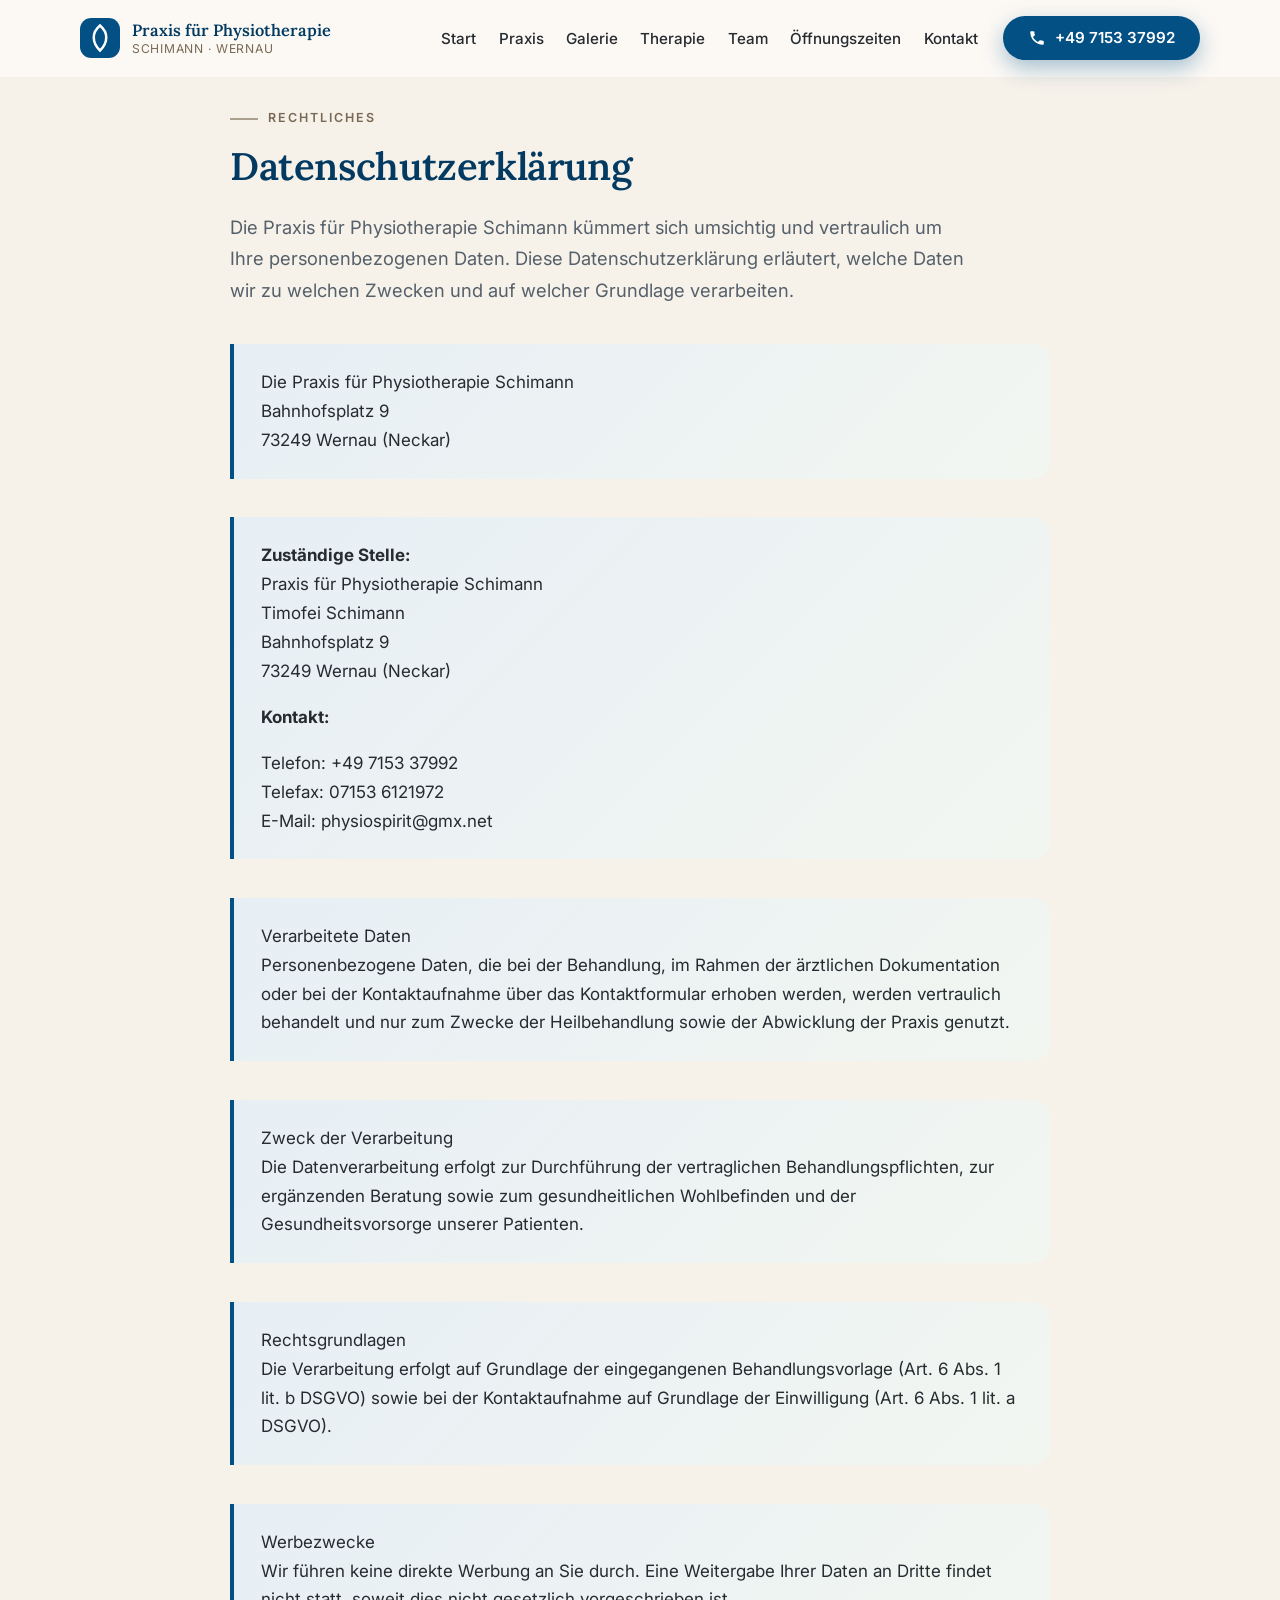
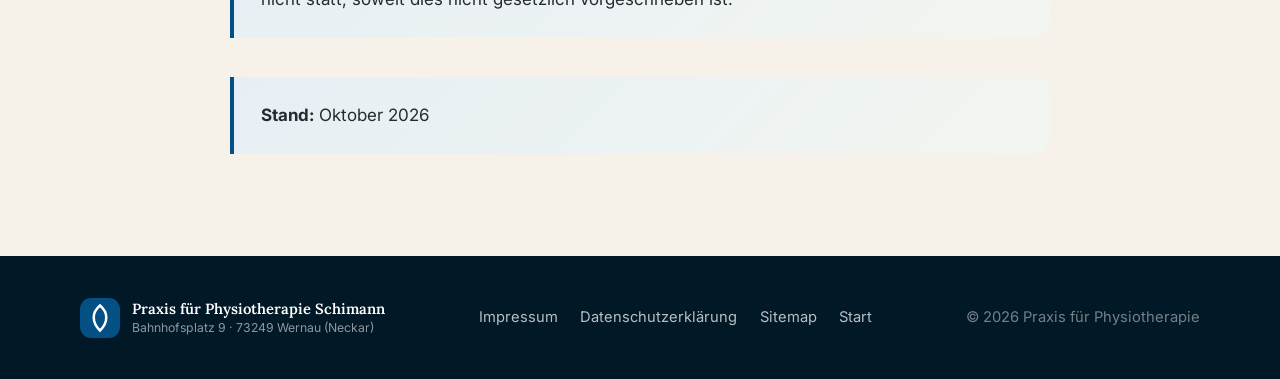
==== datenschutz.html @ 3581ded8 "a" ====
<!DOCTYPE html>
<html lang="de">
<head>
  <meta charset="UTF-8">
  <meta name="viewport" content="width=device-width, initial-scale=1.0">
  <title>Datenschutzerklärung – Praxis für Physiotherapie Schimann, Wernau (Neckar)</title>
  <meta name="description" content="Datenschutzerklärung der Praxis für Physiotherapie Schimann in Wernau (Neckar) – Informationen zu Ihren Daten bei der Praxis.">
  <meta property="og:title" content="Datenschutzerklärung – Praxis für Physiotherapie Schimann, Wernau (Neckar)">
  <link rel="icon" href="data:image/svg+xml,%3Csvg xmlns='http://www.w3.org/2000/svg' viewBox='0 0 32 32'%3E%3Crect width='32' height='32' rx='8' fill='%23035084'/%3E%3Cpath d='M16 6c-3.5 3-5 6-5 9.5S13 23 16 26c3-3 5-6.5 5-10.5S19.5 9 16 6z' fill='none' stroke='%23fff' stroke-width='2' stroke-linecap='round'/%3E%3C/svg%3E">
  <link rel="preconnect" href="https://fonts.googleapis.com">
  <link rel="preconnect" href="https://fonts.gstatic.com" crossorigin>
  <link href="https://fonts.googleapis.com/css2?family=Lora:ital,wght@0,500;0,600;1,500&family=Inter:wght@400;500;600&display=swap" rel="stylesheet">
  <link rel="stylesheet" href="styles.css">
</head>
<body>

  <a class="skip-link" href="#main">Zum Inhalt springen</a>

  <header class="site-header" id="top">
    <div class="container header-inner">
      <a class="brand" href="index.html" aria-label="Praxis für Physiotherapie Schimann – zur Startseite">
        <svg class="brand-mark" viewBox="0 0 32 32" aria-hidden="true">
          <rect width="32" height="32" rx="9" fill="var(--petrol)"/>
          <path d="M16 6c-3.5 3-5 6-5 9.5S13 23 16 26c3-3 5-6.5 5-10.5S19.5 9 16 6z" fill="none" stroke="#fff" stroke-width="2" stroke-linecap="round"/>
        </svg>
        <span class="brand-text">
          <strong>Praxis für Physiotherapie</strong>
          <small>Schimann · Wernau</small>
        </span>
      </a>

      <button class="nav-toggle" aria-expanded="false" aria-controls="site-nav" aria-label="Menü öffnen">
        <span></span><span></span><span></span>
      </button>

      <nav class="site-nav" id="site-nav" aria-label="Hauptnavigation">
        <ul>
          <li><a href="index.html">Start</a></li>
          <li><a href="praxis.html">Praxis</a></li>
          <li><a href="galerie.html">Galerie</a></li>
          <li><a href="therapie.html">Therapie</a></li>
          <li><a href="team.html">Team</a></li>
          <li><a href="oeffnungszeiten.html">Öffnungszeiten</a></li>
          <li><a href="kontakt.html">Kontakt</a></li>
        </ul>
        <a class="btn btn-primary nav-cta" href="tel:+49715337992">
          <svg viewBox="0 0 24 24" aria-hidden="true"><path d="M6.6 10.8c1.4 2.8 3.8 5.1 6.6 6.6l2.2-2.2c.3-.3.7-.4 1-.2 1.2.4 2.4.6 3.6.6.6 0 1 .4 1 1V20c0 .6-.4 1-1 1C10.6 21 3 13.4 3 4c0-.6.4-1 1-1h3.5c.6 0 1 .4 1 1 0 1.3.2 2.5.6 3.6.1.3 0 .7-.2 1l-2.3 2.2z" fill="currentColor"/></svg>
          +49 7153 37992
        </a>
      </nav>
    </div>
  </header>

  <main id="main">

    <section class="section section-alt" id="datenschutz">
      <div class="container narrow">
        <p class="eyebrow reveal">Rechtliches</p>
        <h2 class="reveal">Datenschutzerklärung</h2>
        <p class="lead reveal">
          Die Praxis für Physiotherapie Schimann kümmert sich umsichtig und
          vertraulich um Ihre personenbezogenen Daten. Diese Datenschutzerklärung
          erläutert, welche Daten wir zu welchen Zwecken und auf welcher Grundlage
          verarbeiten.
        </p>

        <div class="callout reveal">
          <p>
            Die Praxis für Physiotherapie Schimann<br>
            Bahnhofsplatz 9<br>
            73249 Wernau (Neckar)
          </p>
        </div>

        <div class="callout reveal">
          <p>
            <strong>Zuständige Stelle:</strong><br>
            Praxis für Physiotherapie Schimann<br>
            Timofei Schimann<br>
            Bahnhofsplatz 9<br>
            73249 Wernau (Neckar)
          </p>
          <p><strong>Kontakt:</strong></p>
          <p>Telefon: +49 7153 37992<br>
          Telefax: 07153 6121972<br>
          E-Mail: physiospirit@gmx.net</p>
        </div>

        <div class="callout reveal">
          <p>
            Verarbeitete Daten<br>
            Personenbezogene Daten, die bei der Behandlung, im Rahmen der
            ärztlichen Dokumentation oder bei der Kontaktaufnahme über
            das Kontaktformular erhoben werden, werden vertraulich behandelt und
            nur zum Zwecke der Heilbehandlung sowie der Abwicklung der Praxis
            genutzt.
          </p>
        </div>

        <div class="callout reveal">
          <p>
            Zweck der Verarbeitung<br>
            Die Datenverarbeitung erfolgt zur Durchführung der vertraglichen
            Behandlungspflichten, zur ergänzenden Beratung sowie zum gesundheitlichen
            Wohlbefinden und der Gesundheitsvorsorge unserer Patienten.
          </p>
        </div>

        <div class="callout reveal">
          <p>
            Rechtsgrundlagen<br>
            Die Verarbeitung erfolgt auf Grundlage der eingegangenen
            Behandlungsvorlage (Art. 6 Abs. 1 lit. b DSGVO) sowie bei der
            Kontaktaufnahme auf Grundlage der Einwilligung (Art. 6 Abs. 1 lit. a
            DSGVO).
          </p>
        </div>

        <div class="callout reveal">
          <p>
            Werbezwecke<br>
            Wir führen keine direkte Werbung an Sie durch. Eine Weitergabe Ihrer
            Daten an Dritte findet nicht statt, soweit dies nicht gesetzlich
            vorgeschrieben ist.
          </p>
        </div>

        <div class="callout reveal">
          <p>
            <strong>Stand:</strong> Oktober 2026
          </p>
        </div>
      </div>
    </section>

  </main>

  <footer class="site-footer">
    <div class="container footer-inner">
      <div class="footer-brand">
        <svg class="brand-mark" viewBox="0 0 32 32" aria-hidden="true">
          <rect width="32" height="32" rx="9" fill="var(--petrol)"/>
          <path d="M16 6c-3.5 3-5 6-5 9.5S13 23 16 26c3-3 5-6.5 5-10.5S19.5 9 16 6z" fill="none" stroke="#fff" stroke-width="2" stroke-linecap="round"/>
        </svg>
        <span>
          <strong>Praxis für Physiotherapie Schimann</strong>
          <small>Bahnhofsplatz 9 · 73249 Wernau (Neckar)</small>
        </span>
      </div>
      <nav class="footer-nav" aria-label="Rechtliches">
        <a href="impressum.html">Impressum</a>
        <a href="datenschutz.html">Datenschutzerklärung</a>
        <a href="sitemap.html">Sitemap</a>
        <a href="index.html">Start</a>
      </nav>
      <p class="footer-copy">&copy; <span id="year">2026</span> Praxis für Physiotherapie</p>
    </div>
  </footer>

  <script src="script.js"></script>
</body>
</html>
---- styles.css ----
/* =========================================================
   Praxis für Physiotherapie Schimann – Wernau (Neckar)
   Warm sand tones + petrol blue, matching the practice photos
   ========================================================= */

:root {
  --petrol: #035084;
  --petrol-dark: #023a61;
  --petrol-soft: #e7eff5;
  --sand: #f6f1e9;
  --sand-deep: #ece3d5;
  --cream: #fdfbf7;
  --brown: #7a6a55;
  --ink: #262b30;
  --ink-soft: #55606a;
  --line: rgba(38, 43, 48, 0.12);
  --shadow: 0 10px 30px rgba(2, 58, 97, 0.10);
  --shadow-lg: 0 24px 60px rgba(2, 58, 97, 0.18);
  --radius: 18px;
  --font-head: "Lora", Georgia, "Times New Roman", serif;
  --font-body: "Inter", -apple-system, "Segoe UI", Roboto, Helvetica, Arial, sans-serif;
  --container: 1120px;
  --header-h: 76px;
}

/* ---------- Reset & base ---------- */
*, *::before, *::after { box-sizing: border-box; }

html {
  scroll-behavior: smooth;
  scroll-padding-top: calc(var(--header-h) + 12px);
}

body {
  margin: 0;
  font-family: var(--font-body);
  font-size: 1.0625rem;
  line-height: 1.7;
  color: var(--ink);
  background: var(--cream);
  -webkit-font-smoothing: antialiased;
  text-rendering: optimizeLegibility;
}

img { max-width: 100%; display: block; }

h1, h2, h3 {
  font-family: var(--font-head);
  font-weight: 600;
  line-height: 1.2;
  color: var(--petrol-dark);
  margin: 0 0 0.6em;
  letter-spacing: -0.01em;
}

h1 { font-size: clamp(2.3rem, 5.5vw, 3.6rem); }
h2 { font-size: clamp(1.7rem, 3.4vw, 2.4rem); }
h3 { font-size: 1.3rem; }

p { margin: 0 0 1em; }

a { color: var(--petrol); text-decoration-thickness: 1px; text-underline-offset: 3px; }
a:hover { color: var(--petrol-dark); }

.container {
  width: min(var(--container), 100% - 2.5rem);
  margin-inline: auto;
}

.container.narrow { width: min(820px, 100% - 2.5rem); }

.visually-hidden {
  position: absolute !important;
  width: 1px; height: 1px;
  margin: -1px; padding: 0;
  overflow: hidden;
  clip: rect(0 0 0 0);
  white-space: nowrap; border: 0;
}

.skip-link {
  position: absolute;
  top: -100%;
  left: 1rem;
  z-index: 200;
  background: var(--petrol);
  color: #fff;
  padding: 0.6rem 1.2rem;
  border-radius: 0 0 10px 10px;
  text-decoration: none;
}
.skip-link:focus { top: 0; color: #fff; }

:focus-visible {
  outline: 3px solid var(--petrol);
  outline-offset: 3px;
  border-radius: 4px;
}

/* ---------- Eyebrows & leads ---------- */
.eyebrow {
  display: inline-block;
  font-size: 0.78rem;
  font-weight: 600;
  letter-spacing: 0.16em;
  text-transform: uppercase;
  color: var(--brown);
  margin-bottom: 0.9rem;
}
.eyebrow.light { color: rgba(255, 255, 255, 0.75); }
.eyebrow::before {
  content: "";
  display: inline-block;
  width: 28px; height: 2px;
  background: currentColor;
  vertical-align: middle;
  margin-right: 0.6rem;
  opacity: 0.6;
}

.lead {
  font-size: 1.15rem;
  color: var(--ink-soft);
  max-width: 62ch;
}
.lead.light { color: rgba(255, 255, 255, 0.82); }

.subheading { margin-top: 2.4rem; font-size: 1.2rem; }

/* ---------- Buttons ---------- */
.btn {
  display: inline-flex;
  align-items: center;
  gap: 0.55rem;
  padding: 0.72rem 1.5rem;
  border-radius: 999px;
  border: 1.5px solid transparent;
  font: 600 0.95rem/1.2 var(--font-body);
  text-decoration: none;
  cursor: pointer;
  transition: transform 0.18s ease, box-shadow 0.18s ease, background 0.18s ease, color 0.18s ease;
}
.btn svg { width: 18px; height: 18px; flex: none; }
.btn:hover { transform: translateY(-2px); }

.btn-primary {
  background: var(--petrol);
  color: #fff;
  box-shadow: 0 8px 22px rgba(3, 80, 132, 0.35);
}
.btn-primary:hover { background: var(--petrol-dark); color: #fff; }

.btn-ghost {
  border-color: rgba(255, 255, 255, 0.55);
  color: #fff;
  background: rgba(255, 255, 255, 0.08);
  backdrop-filter: blur(4px);
}
.btn-ghost:hover { background: rgba(255, 255, 255, 0.18); color: #fff; }

.btn-outline {
  border-color: var(--petrol);
  color: var(--petrol);
  background: transparent;
}
.btn-outline:hover { background: var(--petrol); color: #fff; }

.btn-lg { padding: 0.95rem 1.9rem; font-size: 1.02rem; }

/* ---------- Header ---------- */
.site-header {
  position: fixed;
  inset: 0 0 auto 0;
  z-index: 100;
  background: rgba(253, 251, 247, 0.86);
  backdrop-filter: blur(12px);
  border-bottom: 1px solid transparent;
  transition: box-shadow 0.25s ease, border-color 0.25s ease;
}
.site-header.scrolled {
  border-color: var(--line);
  box-shadow: 0 4px 24px rgba(2, 58, 97, 0.08);
}

.header-inner {
  display: flex;
  align-items: center;
  justify-content: space-between;
  gap: 1rem;
  min-height: var(--header-h);
}

.brand {
  display: inline-flex;
  align-items: center;
  gap: 0.75rem;
  text-decoration: none;
  color: var(--petrol-dark);
}
.brand-mark { width: 40px; height: 40px; flex: none; }
.brand-text { display: flex; flex-direction: column; line-height: 1.25; }
.brand-text strong { font-family: var(--font-head); font-size: 1.02rem; font-weight: 600; }
.brand-text small { font-size: 0.76rem; color: var(--brown); letter-spacing: 0.06em; text-transform: uppercase; }

.site-nav { display: flex; align-items: center; gap: 1.6rem; }
.site-nav ul {
  display: flex;
  align-items: center;
  gap: 1.4rem;
  list-style: none;
  margin: 0; padding: 0;
}
.site-nav ul a {
  font-size: 0.95rem;
  font-weight: 500;
  color: var(--ink);
  text-decoration: none;
  padding: 0.35rem 0;
  border-bottom: 2px solid transparent;
  transition: color 0.15s ease, border-color 0.15s ease;
}
.site-nav ul a:hover,
.site-nav ul a.active {
  color: var(--petrol);
  border-bottom-color: var(--petrol);
}

.nav-toggle {
  display: none;
  flex-direction: column;
  justify-content: center;
  gap: 5px;
  width: 44px; height: 44px;
  padding: 10px;
  background: none;
  border: 0;
  cursor: pointer;
}
.nav-toggle span {
  display: block;
  height: 2px;
  border-radius: 2px;
  background: var(--petrol-dark);
  transition: transform 0.25s ease, opacity 0.2s ease;
}
.nav-toggle[aria-expanded="true"] span:nth-child(1) { transform: translateY(7px) rotate(45deg); }
.nav-toggle[aria-expanded="true"] span:nth-child(2) { opacity: 0; }
.nav-toggle[aria-expanded="true"] span:nth-child(3) { transform: translateY(-7px) rotate(-45deg); }

/* ---------- Hero ---------- */
.hero {
  position: relative;
  display: flex;
  align-items: center;
  min-height: min(92vh, 820px);
  padding: calc(var(--header-h) + 4rem) 0 5.5rem;
  overflow: hidden;
}

.hero-bg {
  position: absolute;
  inset: 0;
  background: url("assets/img%20(8).jpeg") center 40% / cover no-repeat;
  transform: scale(1.02);
}
.hero-overlay {
  position: absolute;
  inset: 0;
  background:
    linear-gradient(105deg, rgba(2, 44, 72, 0.86) 0%, rgba(2, 58, 97, 0.68) 45%, rgba(3, 80, 132, 0.35) 100%),
    linear-gradient(to top, rgba(2, 44, 72, 0.55), transparent 40%);
}

.hero-content {
  position: relative;
  z-index: 2;
  max-width: 760px;
  color: #fff;
}
.hero h1 { color: #fff; text-wrap: balance; }
.hero h1 em {
  font-style: italic;
  color: #ffd9a8;
  font-weight: 500;
}

.hero-lead {
  font-size: clamp(1.05rem, 1.6vw, 1.25rem);
  color: rgba(255, 255, 255, 0.88);
  max-width: 56ch;
  margin-bottom: 2.2rem;
}

.hero-actions { display: flex; flex-wrap: wrap; gap: 0.9rem; }

.hero-scroll {
  position: absolute;
  bottom: 26px; left: 50%;
  transform: translateX(-50%);
  z-index: 2;
  width: 26px; height: 44px;
  border: 2px solid rgba(255, 255, 255, 0.5);
  border-radius: 14px;
}
.hero-scroll span {
  position: absolute;
  top: 8px; left: 50%;
  width: 4px; height: 8px;
  margin-left: -2px;
  border-radius: 3px;
  background: #fff;
  animation: scrollhint 1.8s ease-in-out infinite;
}
@keyframes scrollhint {
  0%   { transform: translateY(0); opacity: 1; }
  70%  { transform: translateY(14px); opacity: 0; }
  100% { transform: translateY(0); opacity: 0; }
}

/* ---------- Sections ---------- */
.section { padding: clamp(4rem, 8vw, 6.5rem) 0; }
.section-alt { background: var(--sand); }
.section-dark {
  background:
    radial-gradient(1200px 600px at 85% -10%, rgba(3, 80, 132, 0.55), transparent 60%),
    linear-gradient(160deg, #02314f, #02263d 60%, #011b2d);
  color: #fff;
}
.section-dark h2 { color: #fff; }

/* ---------- Advantages ---------- */
.advantages {
  list-style: none;
  margin: 1.6rem 0 0;
  padding: 0;
  display: grid;
  grid-template-columns: repeat(auto-fit, minmax(230px, 1fr));
  gap: 1rem;
}
.advantages li {
  display: flex;
  align-items: center;
  gap: 0.9rem;
  background: #fff;
  border: 1px solid var(--line);
  border-radius: var(--radius);
  padding: 1.05rem 1.2rem;
  font-weight: 500;
  box-shadow: var(--shadow);
}
.advantages svg {
  width: 30px; height: 30px;
  flex: none;
  color: var(--petrol);
  background: var(--petrol-soft);
  border-radius: 10px;
  padding: 5px;
}

/* ---------- Callout ---------- */
.callout {
  margin-top: 2.4rem;
  background: linear-gradient(135deg, var(--petrol-soft), #f2f6f1);
  border-left: 4px solid var(--petrol);
  border-radius: 0 var(--radius) var(--radius) 0;
  padding: 1.5rem 1.7rem;
}
.callout p:last-child { margin-bottom: 0; }
.callout a { font-weight: 600; }
.positions-title { font-weight: 600; color: var(--petrol-dark); margin-bottom: 0.2rem; }
.positions-note { font-size: 1.1rem; font-style: italic; color: var(--ink-soft); }

/* ---------- Gallery ---------- */
.gallery {
  margin-top: 2.6rem;
  display: grid;
  grid-template-columns: repeat(4, 1fr);
  grid-auto-rows: 170px;
  gap: 14px;
}

.gallery-item {
  position: relative;
  padding: 0;
  border: 0;
  border-radius: 14px;
  overflow: hidden;
  cursor: zoom-in;
  background: var(--sand-deep);
  box-shadow: var(--shadow);
  transition: transform 0.25s ease, box-shadow 0.25s ease;
}
.gallery-item:hover { transform: translateY(-4px); box-shadow: var(--shadow-lg); }
.gallery-item img {
  width: 100%; height: 100%;
  object-fit: cover;
  transition: transform 0.5s ease;
}
.gallery-item:hover img { transform: scale(1.05); }
.gallery-item::after {
  content: "";
  position: absolute;
  inset: 0;
  background: linear-gradient(to top, rgba(2, 44, 72, 0.35), transparent 55%);
  opacity: 0;
  transition: opacity 0.25s ease;
}
.gallery-item:hover::after { opacity: 1; }

/* mosaic spans */
.gallery-item:nth-child(1) { grid-column: span 2; grid-row: span 2; } /* img1 */
.gallery-item.tall        { grid-row: span 2; }                        /* img3, img6 */
.gallery-item.wide        { grid-column: span 2; }                     /* img8 */

/* ---------- Therapy cards ---------- */
.cards {
  margin-top: 2.6rem;
  display: grid;
  grid-template-columns: repeat(auto-fit, minmax(300px, 1fr));
  gap: 1.6rem;
}

.card {
  position: relative;
  background: #fff;
  border: 1px solid var(--line);
  border-radius: var(--radius);
  padding: 2.2rem 2rem 2rem;
  box-shadow: var(--shadow);
  display: flex;
  flex-direction: column;
  transition: transform 0.25s ease, box-shadow 0.25s ease;
}
.card:hover { transform: translateY(-5px); box-shadow: var(--shadow-lg); }
.card::before {
  content: "";
  position: absolute;
  top: 0; left: 2rem; right: 2rem;
  height: 4px;
  border-radius: 0 0 4px 4px;
  background: linear-gradient(90deg, var(--petrol), #64a3c9);
}

.card-icon {
  width: 54px; height: 54px;
  display: grid;
  place-items: center;
  border-radius: 14px;
  background: var(--petrol-soft);
  color: var(--petrol);
  margin-bottom: 1.2rem;
}
.card-icon svg { width: 28px; height: 28px; }

.card h3 { font-size: 1.22rem; }
.card-hint {
  font-size: 0.82rem;
  color: var(--brown);
  font-style: italic;
  margin-bottom: 0.7rem;
}
.card p:not(.card-hint) { color: var(--ink-soft); }

.card-link {
  margin-top: auto;
  padding-top: 1.1rem;
  display: inline-flex;
  align-items: center;
  gap: 0.5rem;
  font-weight: 600;
  text-decoration: none;
}
.card-link svg { width: 18px; height: 18px; transition: transform 0.2s ease; }
.card-link:hover svg { transform: translateX(4px); }

/* ---------- Opening hours ---------- */
.hours {
  margin-top: 2.2rem;
  background: #fff;
  border: 1px solid var(--line);
  border-radius: var(--radius);
  box-shadow: var(--shadow);
  overflow: hidden;
}
.hours table { width: 100%; border-collapse: collapse; }
.hours th, .hours td {
  padding: 0.95rem 1.5rem;
  text-align: left;
  border-bottom: 1px solid var(--line);
}
.hours tr:last-child th, .hours tr:last-child td { border-bottom: 0; }
.hours th { font-weight: 600; color: var(--petrol-dark); width: 45%; }
.hours td { font-variant-numeric: tabular-nums; color: var(--ink-soft); }
.hours tr.today { background: var(--petrol-soft); }
.hours tr.today th { position: relative; }
.hours tr.today th::before {
  content: "";
  position: absolute;
  left: 0; top: 0; bottom: 0;
  width: 4px;
  background: var(--petrol);
}
.hours tr.today td { font-weight: 600; color: var(--petrol-dark); }

.hours-note {
  margin: 0;
  padding: 0.85rem 1.5rem;
  background: var(--sand);
  font-style: italic;
  color: var(--brown);
  border-top: 1px solid var(--line);
}
.hours-cta { margin-top: 2rem; color: var(--ink-soft); }
.hours-cta a { font-weight: 600; }

/* ---------- Contact ---------- */
.contact-grid {
  display: grid;
  grid-template-columns: 1.1fr 0.9fr;
  gap: clamp(2rem, 5vw, 4.5rem);
  align-items: start;
}
.contact-grid > * { min-width: 0; }

.phone-block {
  display: inline-flex;
  align-items: center;
  gap: 0.8rem;
  margin-top: 0.6rem;
  font-family: var(--font-head);
  font-size: clamp(1.5rem, 3vw, 2.1rem);
  font-weight: 600;
  color: #fff;
  text-decoration: none;
  padding: 0.7rem 1.6rem;
  border: 1.5px solid rgba(255, 255, 255, 0.35);
  border-radius: 999px;
  background: rgba(255, 255, 255, 0.06);
  transition: background 0.2s ease, transform 0.2s ease;
}
.phone-block:hover { background: rgba(255, 255, 255, 0.14); color: #fff; transform: translateY(-2px); }
.phone-block svg { width: 26px; height: 26px; }

.contact-form-hint { margin-top: 1.6rem; color: rgba(255, 255, 255, 0.8); }
.contact-form-hint a { color: #ffd9a8; }

.contact-card {
  background: #fff;
  color: var(--ink);
  border-radius: var(--radius);
  padding: 2.2rem 2rem;
  box-shadow: var(--shadow-lg);
  font-style: normal;
}
.contact-card h3 { margin-bottom: 0.1rem; }
.contact-owner { color: var(--brown); font-weight: 500; margin-bottom: 1rem; }
.contact-card dl {
  display: grid;
  grid-template-columns: 96px minmax(0, 1fr);
  gap: 0.4rem 1.2rem;
  margin: 1.3rem 0 1.6rem;
  padding-top: 1.3rem;
  border-top: 1px solid var(--line);
  align-items: start;
}
.contact-card dt { font-weight: 600; color: var(--petrol-dark); }
.contact-card dd { margin: 0; color: var(--ink-soft); }
.contact-card a { min-width: 0; min-height: 0; }

/* ---------- Footer ---------- */
.site-footer {
  background: #011827;
  color: rgba(255, 255, 255, 0.72);
  padding: 2.6rem 0;
  font-size: 0.92rem;
}
.footer-inner {
  display: flex;
  flex-wrap: wrap;
  align-items: center;
  justify-content: space-between;
  gap: 1.2rem;
}
.footer-brand { display: inline-flex; align-items: center; gap: 0.75rem; }
.footer-brand span { display: flex; flex-direction: column; line-height: 1.4; }
.footer-brand strong { color: #fff; font-family: var(--font-head); font-weight: 600; }
.footer-brand small { color: rgba(255, 255, 255, 0.55); }

.footer-nav { display: flex; flex-wrap: wrap; gap: 1.4rem; }
.footer-nav a { color: rgba(255, 255, 255, 0.72); text-decoration: none; }
.footer-nav a:hover { color: #fff; }

.footer-copy { margin: 0; color: rgba(255, 255, 255, 0.45); }

/* ---------- Lightbox ---------- */
.lightbox {
  position: fixed;
  inset: 0;
  z-index: 300;
  display: flex;
  align-items: center;
  justify-content: center;
  gap: 1rem;
  padding: 1.5rem;
  background: rgba(1, 18, 30, 0.93);
  backdrop-filter: blur(6px);
}
.lightbox[hidden] { display: none; }
.lightbox figure {
  margin: 0;
  max-width: min(1200px, 100%);
  max-height: 100%;
  display: flex;
  flex-direction: column;
  align-items: center;
  animation: lb-in 0.28s ease;
}
@keyframes lb-in {
  from { opacity: 0; transform: scale(0.96); }
  to   { opacity: 1; transform: scale(1); }
}
.lightbox img {
  max-width: 100%;
  max-height: calc(100vh - 9rem);
  object-fit: contain;
  border-radius: 10px;
  box-shadow: 0 30px 80px rgba(0, 0, 0, 0.5);
}
.lightbox figcaption {
  margin-top: 0.9rem;
  color: rgba(255, 255, 255, 0.8);
  font-size: 0.95rem;
}

.lightbox button {
  background: rgba(255, 255, 255, 0.08);
  border: 1px solid rgba(255, 255, 255, 0.25);
  color: #fff;
  width: 48px; height: 48px;
  border-radius: 50%;
  font-size: 1rem;
  cursor: pointer;
  flex: none;
  transition: background 0.2s ease;
}
.lightbox button:hover { background: rgba(255, 255, 255, 0.2); }
.lightbox-close { position: absolute; top: 1.2rem; right: 1.4rem; font-size: 1.6rem; }

/* ---------- Reveal on scroll ---------- */
.reveal {
  opacity: 0;
  transform: translateY(22px);
  transition: opacity 0.6s ease, transform 0.6s ease;
}
.reveal.visible { opacity: 1; transform: none; }

@media (prefers-reduced-motion: reduce) {
  html { scroll-behavior: auto; }
  .reveal { opacity: 1; transform: none; transition: none; }
  .hero-scroll span { animation: none; }
  *, *::before, *::after { transition-duration: 0.01ms !important; animation-duration: 0.01ms !important; }
}

/* ---------- Responsive ---------- */
@media (max-width: 1020px) {
  .site-nav ul { gap: 1rem; }
  .site-nav { gap: 1rem; }
  .nav-cta { display: none; }
}

@media (max-width: 880px) {
  .nav-toggle { display: flex; }

  .site-nav {
    position: fixed;
    top: var(--header-h);
    left: 0; right: 0;
    flex-direction: column;
    align-items: stretch;
    gap: 0;
    background: var(--cream);
    border-bottom: 1px solid var(--line);
    box-shadow: 0 20px 40px rgba(2, 58, 97, 0.15);
    padding: 0.6rem 1.25rem 1.2rem;
    transform: translateY(-130%);
    transition: transform 0.3s ease;
  }
  .site-nav.open { transform: translateY(0); }
  .site-nav ul { flex-direction: column; align-items: stretch; gap: 0; }
  .site-nav ul a {
    display: block;
    padding: 0.85rem 0.4rem;
    border-bottom: 1px solid var(--line);
  }
  .site-nav ul a:hover, .site-nav ul a.active { border-bottom-color: var(--line); }
  .nav-cta {
    display: inline-flex;
    justify-content: center;
    margin-top: 1rem;
  }

  .gallery {
    grid-template-columns: repeat(2, 1fr);
    grid-auto-rows: 150px;
  }
  .gallery-item:nth-child(1) { grid-column: span 2; }

  .contact-grid { grid-template-columns: 1fr; }
}

@media (max-width: 540px) {
  body { font-size: 1rem; }
  .hero { min-height: 88vh; padding-bottom: 4.5rem; }
  .hero-actions .btn { width: 100%; justify-content: center; }
  .gallery { grid-auto-rows: 120px; gap: 10px; }
  .advantages li { padding: 0.9rem 1rem; }
  .phone-block {
    font-size: 1.35rem;
    padding: 0.6rem 1.1rem;
    max-width: 100%;
  }
  .footer-inner { flex-direction: column; align-items: flex-start; }
  .lightbox-prev, .lightbox-next { position: absolute; top: 50%; transform: translateY(-50%); }
  .lightbox-prev { left: 0.8rem; }
  .lightbox-next { right: 0.8rem; }
}
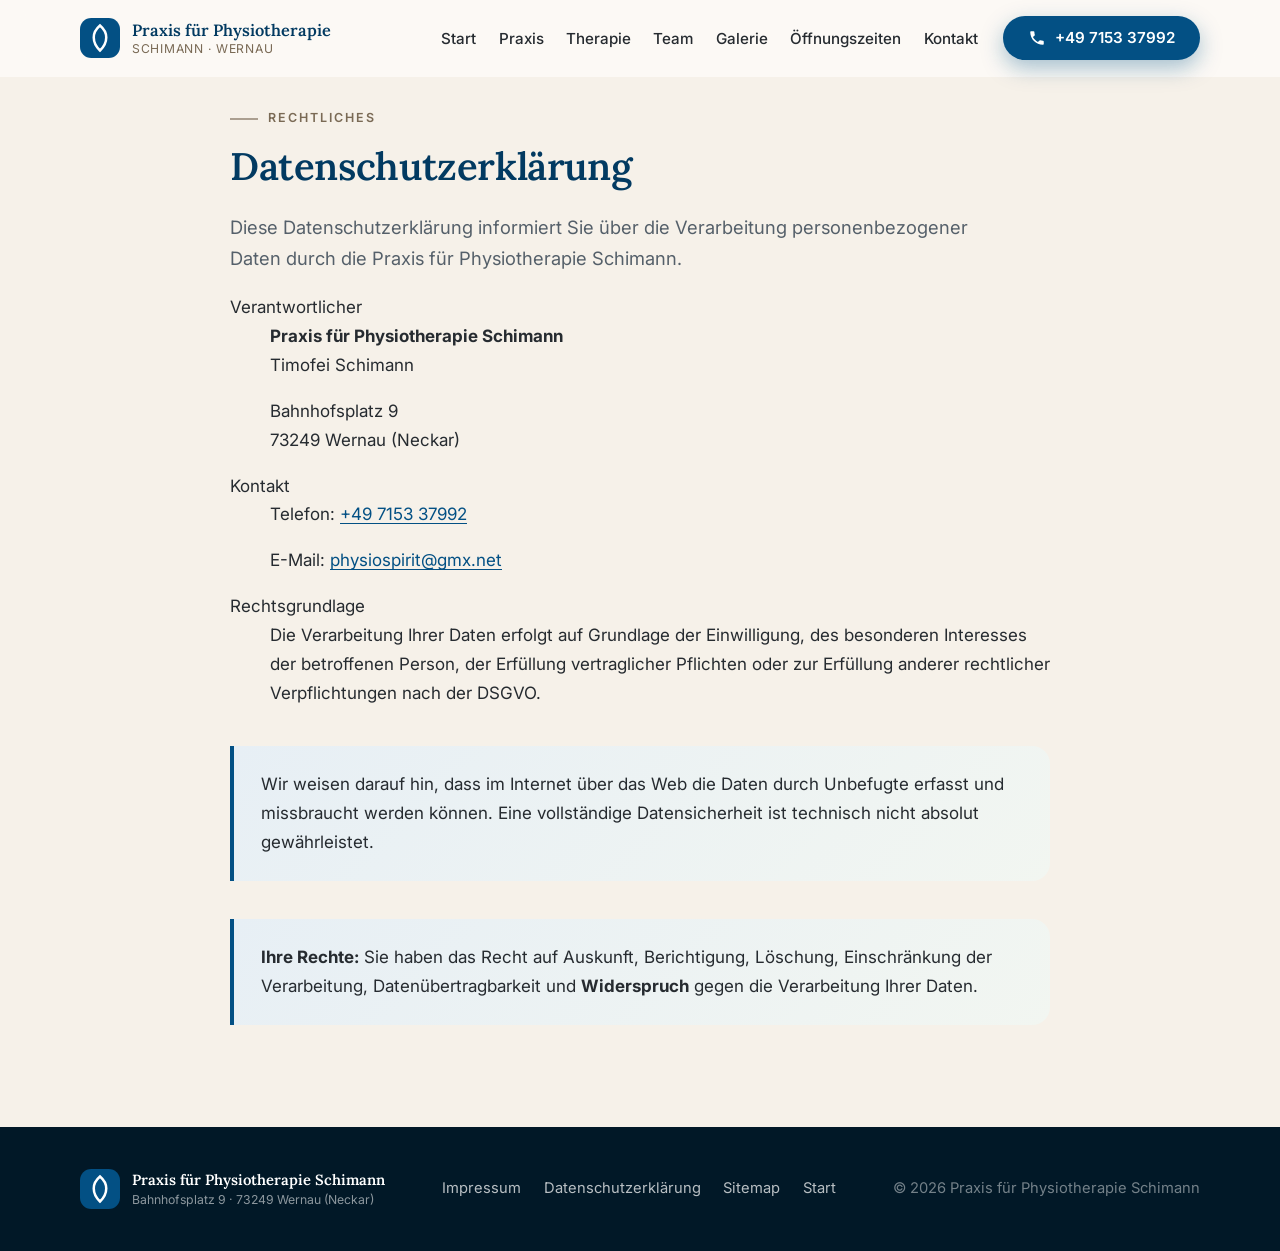
==== commit 05691824: "website v1 ready" ====
--- a/datenschutz.html
+++ b/datenschutz.html
@@ -3,12 +3,14 @@
 <head>
   <meta charset="UTF-8">
   <meta name="viewport" content="width=device-width, initial-scale=1.0">
-  <title>Datenschutzerklärung – Praxis für Physiotherapie Schimann, Wernau (Neckar)</title>
-  <meta name="description" content="Datenschutzerklärung der Praxis für Physiotherapie Schimann in Wernau (Neckar) – Informationen zu Ihren Daten bei der Praxis.">
+  <title>Datenschutzerklärung – Praxis für Physiotherapie Schimann in Wernau (Neckar)</title>
+  <meta name="description" content="Datenschutzerklärung: Beschreibung der Verarbeitungstätigkeiten gemäß DSGVO.">
   <meta property="og:title" content="Datenschutzerklärung – Praxis für Physiotherapie Schimann, Wernau (Neckar)">
+  <meta property="og:description" content="Datenschutzerklärung: Beschreibung der Verarbeitungstätigkeiten gemäß DSGVO.">
+  <meta property="og:type" content="website">
   <link rel="icon" href="data:image/svg+xml,%3Csvg xmlns='http://www.w3.org/2000/svg' viewBox='0 0 32 32'%3E%3Crect width='32' height='32' rx='8' fill='%23035084'/%3E%3Cpath d='M16 6c-3.5 3-5 6-5 9.5S13 23 16 26c3-3 5-6.5 5-10.5S19.5 9 16 6z' fill='none' stroke='%23fff' stroke-width='2' stroke-linecap='round'/%3E%3C/svg%3E">
-  <link rel="preconnect" href="https://fonts.googleapis.com">
-  <link rel="preconnect" href="https://fonts.gstatic.com" crossorigin>
+  <link rel="preconnect" href="index.html">
+  <link rel="preconnect" href="index.html" crossorigin>
   <link href="https://fonts.googleapis.com/css2?family=Lora:ital,wght@0,500;0,600;1,500&family=Inter:wght@400;500;600&display=swap" rel="stylesheet">
   <link rel="stylesheet" href="styles.css">
 </head>
@@ -37,9 +39,9 @@
         <ul>
           <li><a href="index.html">Start</a></li>
           <li><a href="praxis.html">Praxis</a></li>
-          <li><a href="galerie.html">Galerie</a></li>
           <li><a href="therapie.html">Therapie</a></li>
           <li><a href="team.html">Team</a></li>
+          <li><a href="galerie.html">Galerie</a></li>
           <li><a href="oeffnungszeiten.html">Öffnungszeiten</a></li>
           <li><a href="kontakt.html">Kontakt</a></li>
         </ul>
@@ -53,81 +55,60 @@
 
   <main id="main">
 
+    <!-- ===================== Datenschutzerklärung ===================== -->
     <section class="section section-alt" id="datenschutz">
       <div class="container narrow">
         <p class="eyebrow reveal">Rechtliches</p>
-        <h2 class="reveal">Datenschutzerklärung</h2>
+        <h2 class="reveal" id="datenschutz">Datenschutzerklärung</h2>
         <p class="lead reveal">
-          Die Praxis für Physiotherapie Schimann kümmert sich umsichtig und
-          vertraulich um Ihre personenbezogenen Daten. Diese Datenschutzerklärung
-          erläutert, welche Daten wir zu welchen Zwecken und auf welcher Grundlage
-          verarbeiten.
+          Diese Datenschutzerklärung informiert Sie über die Verarbeitung personenbezogener
+          Daten durch die Praxis für Physiotherapie Schimann.
         </p>
+
+        <dl>
+          <dt>Verantwortlicher</dt>
+          <dd>
+            <p>
+              <strong>Praxis für Physiotherapie Schimann</strong><br>
+              Timofei Schimann
+            </p>
+            <p>
+              Bahnhofsplatz 9<br>
+              73249 Wernau (Neckar)
+            </p>
+          </dd>
+          <dt>Kontakt</dt>
+          <dd>
+            <p>
+              Telefon: <a href="tel:+49715337992">+49 7153 37992</a>
+            </p>
+            <p>
+              E-Mail: <a href="mailto:physiospirit@gmx.net">physiospirit@gmx.net</a>
+            </p>
+          </dd>
+          <dt>Rechtsgrundlage</dt>
+          <dd>
+            <p>
+              Die Verarbeitung Ihrer Daten erfolgt auf Grundlage der Einwilligung, des
+              besonderen Interesses der betroffenen Person, der Erfüllung vertraglicher
+              Pflichten oder zur Erfüllung anderer rechtlicher Verpflichtungen nach der DSGVO.
+            </p>
+          </dd>
+        </dl>
 
         <div class="callout reveal">
           <p>
-            Die Praxis für Physiotherapie Schimann<br>
-            Bahnhofsplatz 9<br>
-            73249 Wernau (Neckar)
+            Wir weisen darauf hin, dass im Internet über das Web die Daten durch
+            Unbefugte erfasst und missbraucht werden können. Eine vollständige
+            Datensicherheit ist technisch nicht absolut gewährleistet.
           </p>
         </div>
 
         <div class="callout reveal">
           <p>
-            <strong>Zuständige Stelle:</strong><br>
-            Praxis für Physiotherapie Schimann<br>
-            Timofei Schimann<br>
-            Bahnhofsplatz 9<br>
-            73249 Wernau (Neckar)
-          </p>
-          <p><strong>Kontakt:</strong></p>
-          <p>Telefon: +49 7153 37992<br>
-          Telefax: 07153 6121972<br>
-          E-Mail: physiospirit@gmx.net</p>
-        </div>
-
-        <div class="callout reveal">
-          <p>
-            Verarbeitete Daten<br>
-            Personenbezogene Daten, die bei der Behandlung, im Rahmen der
-            ärztlichen Dokumentation oder bei der Kontaktaufnahme über
-            das Kontaktformular erhoben werden, werden vertraulich behandelt und
-            nur zum Zwecke der Heilbehandlung sowie der Abwicklung der Praxis
-            genutzt.
-          </p>
-        </div>
-
-        <div class="callout reveal">
-          <p>
-            Zweck der Verarbeitung<br>
-            Die Datenverarbeitung erfolgt zur Durchführung der vertraglichen
-            Behandlungspflichten, zur ergänzenden Beratung sowie zum gesundheitlichen
-            Wohlbefinden und der Gesundheitsvorsorge unserer Patienten.
-          </p>
-        </div>
-
-        <div class="callout reveal">
-          <p>
-            Rechtsgrundlagen<br>
-            Die Verarbeitung erfolgt auf Grundlage der eingegangenen
-            Behandlungsvorlage (Art. 6 Abs. 1 lit. b DSGVO) sowie bei der
-            Kontaktaufnahme auf Grundlage der Einwilligung (Art. 6 Abs. 1 lit. a
-            DSGVO).
-          </p>
-        </div>
-
-        <div class="callout reveal">
-          <p>
-            Werbezwecke<br>
-            Wir führen keine direkte Werbung an Sie durch. Eine Weitergabe Ihrer
-            Daten an Dritte findet nicht statt, soweit dies nicht gesetzlich
-            vorgeschrieben ist.
-          </p>
-        </div>
-
-        <div class="callout reveal">
-          <p>
-            <strong>Stand:</strong> Oktober 2026
+            <strong>Ihre Rechte:</strong> Sie haben das Recht auf Auskunft, Berichtigung,
+            Löschung, Einschränkung der Verarbeitung, Datenübertragbarkeit und
+            <strong>Widerspruch</strong> gegen die Verarbeitung Ihrer Daten.
           </p>
         </div>
       </div>
@@ -153,10 +134,21 @@
         <a href="sitemap.html">Sitemap</a>
         <a href="index.html">Start</a>
       </nav>
-      <p class="footer-copy">&copy; <span id="year">2026</span> Praxis für Physiotherapie</p>
+      <p class="footer-copy">&copy; <span id="year">2026</span> Praxis für Physiotherapie Schimann</p>
     </div>
   </footer>
 
+  <div class="lightbox" role="dialog" aria-modal="true" aria-label="Bildergalerie" hidden>
+    <button class="lightbox-close" aria-label="Schließen">&times;</button>
+    <button class="lightbox-prev" aria-label="Vorheriges Bild">&#10094;</button>
+    <figure>
+      <img src="" alt="Bildgalerie">
+      <figcaption>Bild <span class="current">1</span> von <span class="total">8</span></figcaption>
+    </figure>
+    <button class="lightbox-next" aria-label="Nächstes Bild">&#10095;</button>
+  </div>
+
   <script src="script.js"></script>
+
 </body>
 </html>
--- a/styles.css
+++ b/styles.css
@@ -566,6 +566,20 @@
 .contact-card dt { font-weight: 600; color: var(--petrol-dark); }
 .contact-card dd { margin: 0; color: var(--ink-soft); }
 .contact-card a { min-width: 0; min-height: 0; }
+
+/* Contact details rendered on dark sections (no white card behind them) */
+.section-dark .contact-right h3 { color: #fff; }
+.section-dark .contact-right .contact-owner { color: #e9dcc6; }
+.section-dark .contact-right a:not(.btn) { color: #9fd4f5; }
+.section-dark .contact-right a:not(.btn):hover { color: #fff; }
+.section-dark .contact-note a { color: #9fd4f5; }
+.section-dark .contact-note a:hover { color: #fff; }
+.section-dark .contact-right .btn-outline { border-color: rgba(255, 255, 255, 0.6); color: #fff; }
+.section-dark .contact-right .btn-outline:hover { background: #fff; color: var(--petrol-dark); border-color: #fff; }
+
+/* Hints inside white contact cards must not use the on-dark colors */
+.contact-card .contact-form-hint { color: var(--ink-soft); }
+.contact-card .contact-form-hint a { color: var(--petrol); }
 
 /* ---------- Footer ---------- */
 .site-footer {
